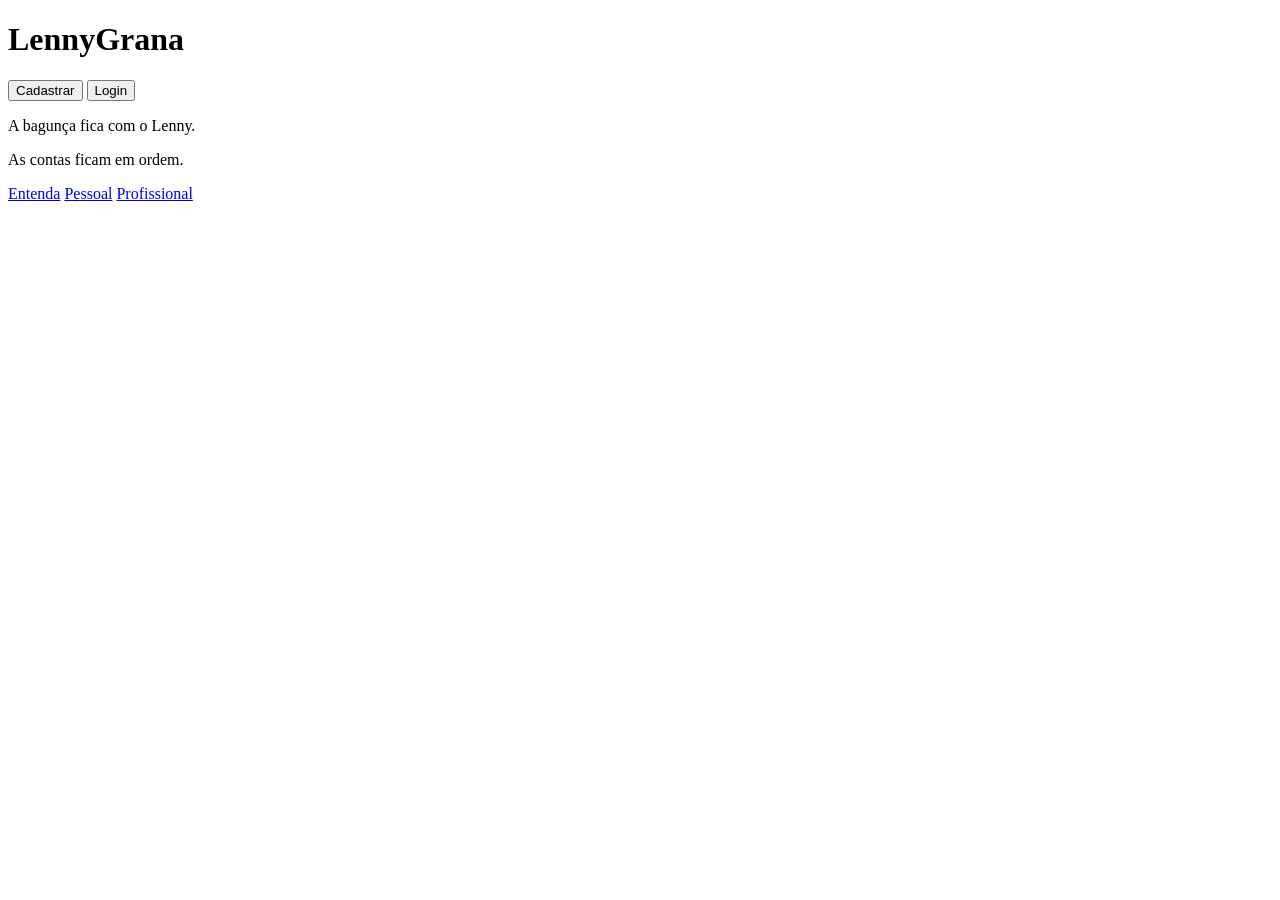
==== index.html @ b24a574b "Primeiros passos" ====
<!DOCTYPE html>
<html lang="pt-br">
<head>
    <meta charset="UTF-8">
    <meta name="viewport" content="width=device-width, initial-scale=1.0">
    <title>Lenny Grana</title>
    <script src="script.js" defer></script>
    <link rel="stylesheet" href="style.css">
</head>
<body>
    <header>
        <h1 id="title">LennyGrana</h1>
        <button class="register">Cadastrar</button>
        <button class="login">Login</button>
        <p class="slogan">A bagunça fica com o Lenny.</p>
        <p class="slogan"> As contas ficam em ordem.</p>
        <nav class="navbar">
            <a href="#funcionamento">Entenda</a>
            <a href="#pessoal">Pessoal</a>
            <a href="#profissional">Profissional</a>
        </nav>
    </header>
</body>    
</html>
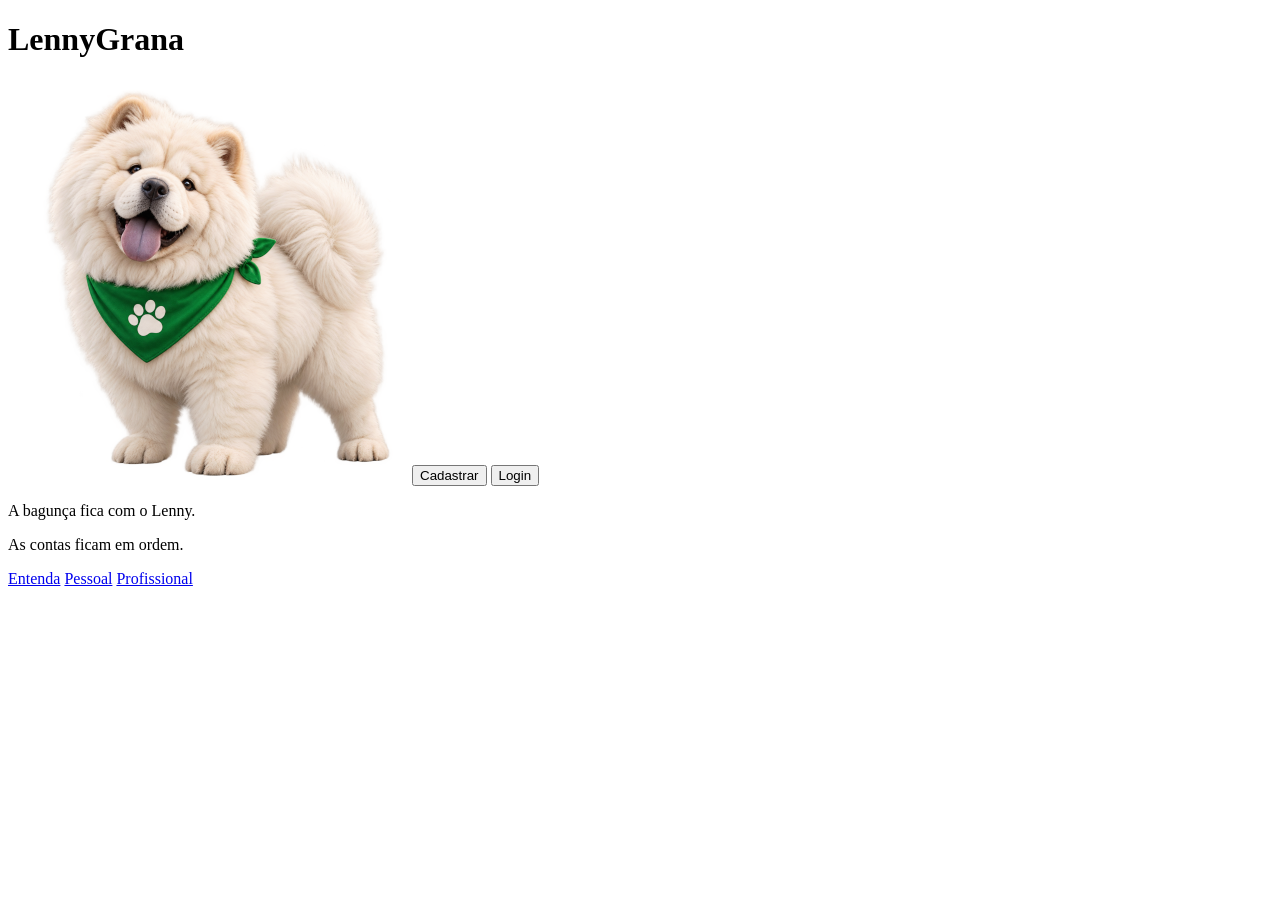
==== commit c026db83: "Teste de mascote" ====
--- a/index.html
+++ b/index.html
@@ -9,7 +9,8 @@
 </head>
 <body>
     <header>
-        <h1 id="title">LennyGrana</h1>
+        <h1 id="title">Lenny<span>Grana</span></h1>
+        <img src="imagens/Lennypng400px.png" alt="">
         <button class="register">Cadastrar</button>
         <button class="login">Login</button>
         <p class="slogan">A bagunça fica com o Lenny.</p>
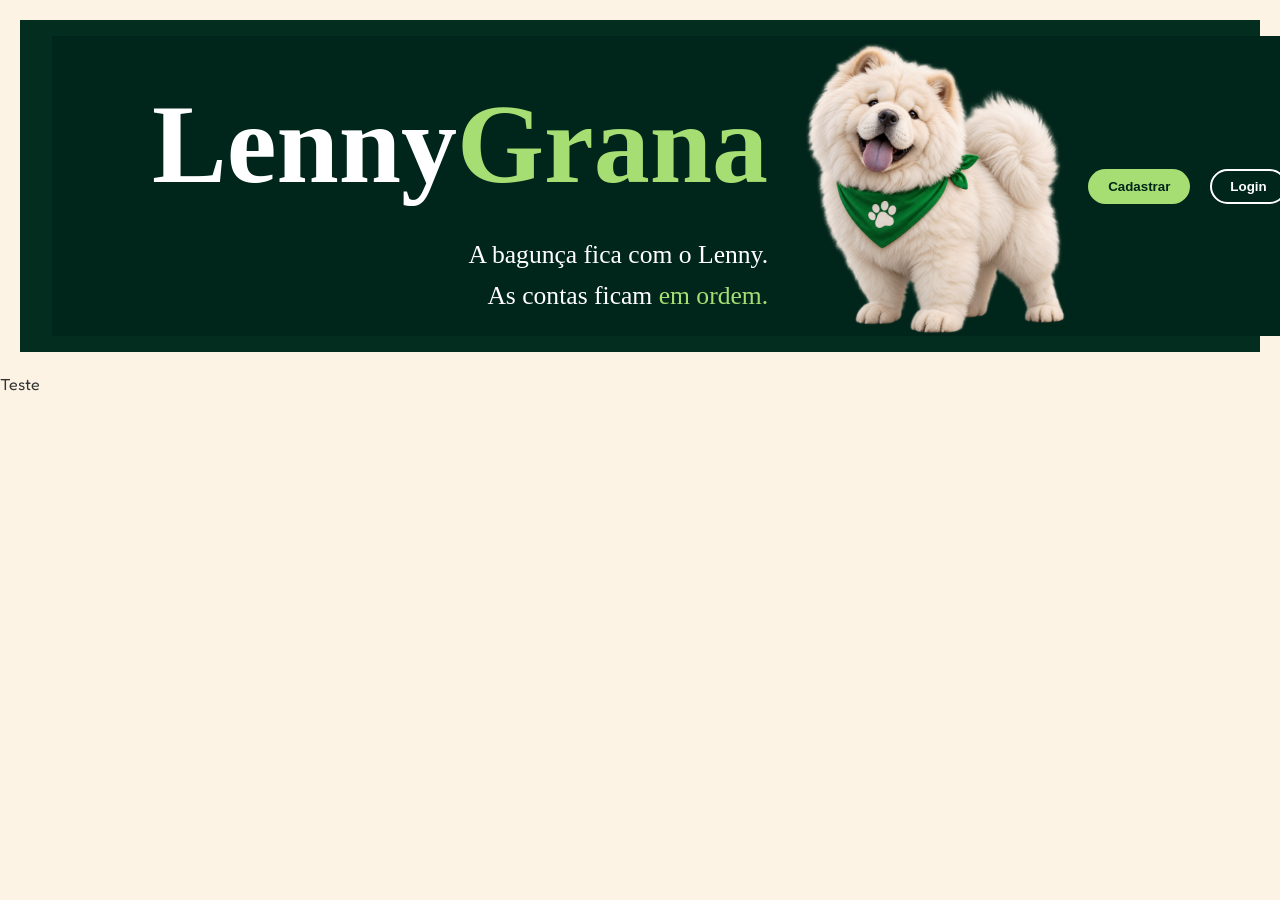
==== commit 3d848aa2: "inicio" ====
--- a/index.html
+++ b/index.html
@@ -8,18 +8,25 @@
     <link rel="stylesheet" href="style.css">
 </head>
 <body>
-    <header>
-        <h1 id="title">Lenny<span>Grana</span></h1>
-        <img src="imagens/Lennypng400px.png" alt="">
-        <button class="register">Cadastrar</button>
-        <button class="login">Login</button>
-        <p class="slogan">A bagunça fica com o Lenny.</p>
-        <p class="slogan"> As contas ficam em ordem.</p>
-        <nav class="navbar">
-            <a href="#funcionamento">Entenda</a>
-            <a href="#pessoal">Pessoal</a>
-            <a href="#profissional">Profissional</a>
-        </nav>
-    </header>
+    <main class="layout">
+        <header>
+            <div class="logo-container">
+                <div class="slogan-align">
+                    <h1 id="logo">Lenny<span>Grana</span></h1>
+                    <p class="slogan">A bagunça fica com o Lenny.</p>
+                    <p class="slogan"> As contas ficam <span>em ordem.</span></p>
+                </div>   
+                <img src="imagens/Lennypng400px.png" alt="">
+                <button class="register">Cadastrar</button>
+                <button class="login">Login</button>
+            </div> 
+            <nav class="navbar">
+                <a href="#funcionamento">Entenda</a>
+                <a href="#pessoal">Pessoal</a>
+                <a href="#profissional">Profissional</a>
+            </nav>
+        </header>
+    </main>
+    <footer>Teste</footer>
 </body>    
 </html>
--- a/style.css
+++ b/style.css
@@ -0,0 +1,83 @@
+@import url('https://fonts.googleapis.com/css2?family=Chewy&family=Fredoka:wght@400;500;600;700&display=swap');
+
+* , *::before , *::after {
+    box-sizing: border-box;
+    padding: 0;
+    margin: 0; 
+}
+
+body {
+    font-family: 'fredoka', sans-serif;
+    background-color: #fcf3e5;
+    color: #333;
+    line-height: 1.6;
+}
+
+header {
+    display: flex;
+    justify-content: space-between;
+    align-items: center;
+    padding: 1rem 2rem;
+    background-color: #032d1f;
+}
+
+.layout {
+    padding: 15px;
+    margin: 5px;
+}
+
+.logo-container {
+    background-color: #00251a;
+    display: flex;
+    align-items: center;
+    gap: 10px;
+}
+
+.logo-container img {
+    width: 300px;
+    height: auto;
+}
+
+.slogan-align {
+    
+}
+
+#logo {
+    color: white;
+    font-family: 'chewy', cursive;
+    font-size: 7rem;
+    margin-left: 100px;
+}
+
+span {
+    color: #a6de73;
+}
+
+.slogan {
+    color: white;
+    font-family: 'chewy', cursive;
+    font-size: 1.6rem;
+    text-align: end;
+}
+
+.register {
+    background-color: #a6de73;
+    color: #00251a;
+    border: none;
+    padding: 10px 20px;
+    border-radius: 20px;
+    font-weight: bold;
+    cursor: pointer;
+    transition: opacity 0.2s;
+}
+
+.login {
+    background-color: transparent;
+    color: #ffffff;
+    border: 2px solid #ffffff;
+    padding: 8px 18px;
+    border-radius: 20px;
+    font-weight: bold;
+    cursor: pointer;
+    margin-left: 10px;
+}
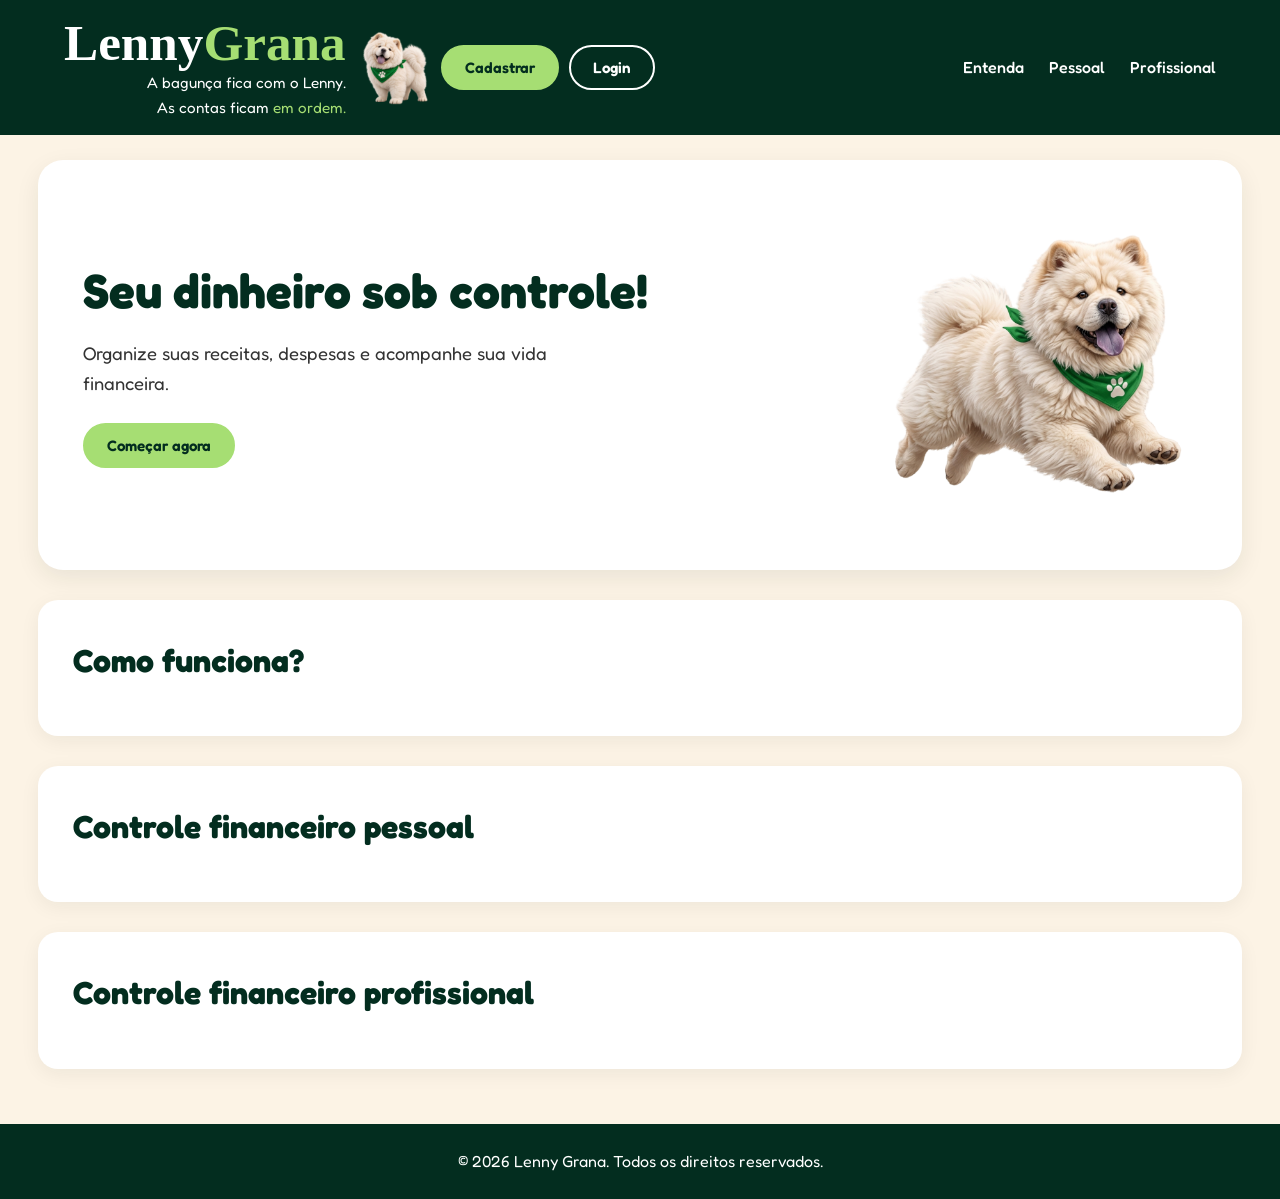
==== commit 1df8385a: "Ajustando o HTML da página principal e aplicando estilos a ela" ====
--- a/index.html
+++ b/index.html
@@ -8,7 +8,6 @@
     <link rel="stylesheet" href="style.css">
 </head>
 <body>
-    <main class="layout">
         <header>
             <div class="logo-container">
                 <div class="slogan-align">
@@ -16,9 +15,11 @@
                     <p class="slogan">A bagunça fica com o Lenny.</p>
                     <p class="slogan"> As contas ficam <span>em ordem.</span></p>
                 </div>   
-                <img src="imagens/Lennypng400px.png" alt="">
-                <button class="register">Cadastrar</button>
-                <button class="login">Login</button>
+                <img src="imagens/Lennypng400px.png" alt="Lenny, o mascote do aplicativo parado com a lingua para fora">
+                <div class="header-buttons">
+                    <button class="register">Cadastrar</button>
+                    <button class="login">Login</button>
+                </div>
             </div> 
             <nav class="navbar">
                 <a href="#funcionamento">Entenda</a>
@@ -26,7 +27,29 @@
                 <a href="#profissional">Profissional</a>
             </nav>
         </header>
+    <main class="layout">
+        <section class="hero" id="inicio">
+            <div class="hero-content">
+                <h2>Seu dinheiro sob controle!</h2>
+                <p>Organize suas receitas, despesas e acompanhe sua vida financeira.</p>
+                <button class="register">Começar agora</button>
+            </div>
+            <div class="hero-image">
+                <img src="imagens/LennyCorrendo500px.png" alt="Lenny, o mascote do aplicativo correndo">
+            </div>
+        </section>
+        <section id="funcionamento">
+            <h2>Como funciona?</h2>
+        </section>
+        <section id="pessoal">
+            <h2>Controle financeiro pessoal</h2>
+        </section>
+        <section id="profissional">
+            <h2>Controle financeiro profissional</h2>
+        </section>   
     </main>
-    <footer>Teste</footer>
+    <footer class="footer">
+        <p>&copy; 2026 Lenny Grana. Todos os direitos reservados.</p>
+    </footer>
 </body>    
 </html>
--- a/style.css
+++ b/style.css
@@ -1,4 +1,13 @@
 @import url('https://fonts.googleapis.com/css2?family=Chewy&family=Fredoka:wght@400;500;600;700&display=swap');
+
+:root {
+    --verde-escuro: #032d1f;
+    --verde-medio: #00251a;
+    --verde-claro: #a6de73;
+    --creme: #fcf3e5;
+    --branco: #ffffff;
+    --texto: #333333;   
+}
 
 * , *::before , *::after {
     box-sizing: border-box;
@@ -6,19 +15,30 @@
     margin: 0; 
 }
 
+html {
+    scroll-behavior: smooth;
+}
+
 body {
     font-family: 'fredoka', sans-serif;
-    background-color: #fcf3e5;
-    color: #333;
+    background-color: var(--creme);
+    color: var(--texto);
     line-height: 1.6;
 }
 
 header {
-    display: flex;
-    justify-content: space-between;
-    align-items: center;
-    padding: 1rem 2rem;
-    background-color: #032d1f;
+    background-color: var(--verde-escuro);
+    padding: 15px 5%;
+    display: flex;
+    flex-direction: column;
+    justify-content: center;
+    align-items: center;
+    gap: 20px;
+    flex-wrap: wrap;
+}
+
+button {
+    font-family: inherit;
 }
 
 .layout {
@@ -27,57 +47,223 @@
 }
 
 .logo-container {
-    background-color: #00251a;
     display: flex;
     align-items: center;
     gap: 10px;
+    justify-content: center;
+    flex-wrap: wrap;
 }
 
 .logo-container img {
-    width: 300px;
+    width: 75px;
     height: auto;
-}
-
-.slogan-align {
+    object-fit: contain;
+}
+
+#logo {
+    color: var(--branco);
+    font-family: 'chewy', cursive;
+    font-size: 2.7rem;
+    line-height: 1.1;
+}
+
+#logo span, .slogan span {
+    color: var(--verde-claro);   
+}
+
+.slogan {
+    color: var(--branco);
+    font-family: 'fredoka', sans-serif;
+    font-size: 0.95rem;
+    text-align: right;
+}
+
+.header-buttons {
+    display: flex;
+    align-items: center;
+    justify-content: center;
+    flex-wrap: wrap;
+    gap: 10px;
+}
+
+.navbar {
+    display: flex;
+    align-items: center;
+    justify-content: center;
+    flex-wrap: wrap;
+    gap: 15px;
+}
+
+.navbar a {
+    color: var(--branco);
+    text-decoration: none;
+    font-weight: 500;
+    transition: color 0.2s;
+}
+
+.navbar a:hover {
+    color: var(--verde-claro);
+}
+
+.register, .login {
+    padding: 11px 22px;
+    border-radius: 25px;
+    font-weight: 600;
+    font-size: 0.95rem;
+    cursor: pointer;
+    transition: 0.2s ease;
+}
+
+.register {
+    background-color: var(--verde-claro);
+    color: var(--verde-escuro);
+    border: 2px solid var(--verde-claro);
+}
+
+.register:hover {
+    opacity: 0.85;
+    transform: translateY(-2px);
+}
+
+.login { 
+    background-color: transparent;
+    color: var(--branco);
+    border: 2px solid var(--branco);
+}
+
+.login:hover {
+    background-color: var(--branco);
+    color: var(--verde-escuro);
+}
+
+.layout {
+    width: 94%;
+    margin: 0 auto;
+    padding: 25px 0;
+}
+
+.hero {
+    min-height: 400px;
+    display: flex;
+    align-items: center;
+    justify-content: space-between;
+    gap: 25px;
+    padding: 25px 18px;
+    background-color: var(--branco);
+    border-radius: 25px;
+    box-shadow: 0 8px 25px rgba(0, 37, 26, 0.08);
+    flex-direction: column;
+    text-align: center;
+}
+
+.hero-content {
+    flex: 1;
+}
+
+.hero-content h2 {
+    color: var(--verde-escuro);
+    font-size: 2rem;
+    line-height: 1.2;
+    margin-bottom: 20px;
+}
+
+.hero-content p {
+    font-size: 1.15rem;
+    max-width: 480px;
+    margin-bottom: 25px;
+}
+
+.hero-image {
+    width: 100%;
+    max-width: 320px;
+    flex: 1;
+    display: flex;
+    justify-content: center;
+    align-items: center;
+}
+
+.hero-image img {
+    width: 100%;
+    max-width: 430px;
+    height: auto;
+    object-fit: contain;
+}
+
+#funcionamento, #pessoal, #profissional {
+    background-color: var(--branco);
+    padding: 25px 20px;
+    margin-top: 30px;
+    border-radius: 20px;
+    box-shadow: 0 5px 20px rgba(0, 37, 26, 0.06);
+    scroll-margin-top: 25px;
+}
+
+#funcionamento h2, #pessoal h2, #profissional h2 {
+    color: var(--verde-escuro);
+    font-size: 2rem;
+    margin-bottom: 15px;
+}
+
+.footer {
+    background-color: var(--verde-escuro);
+    color: var(--branco);
+    text-align: center;
+    padding: 25px 15px;
+    margin-top: 30px;
+}
+
+@media (min-width: 501px) {
     
-}
-
-#logo {
-    color: white;
-    font-family: 'chewy', cursive;
-    font-size: 7rem;
-    margin-left: 100px;
-}
-
-span {
-    color: #a6de73;
-}
-
-.slogan {
-    color: white;
-    font-family: 'chewy', cursive;
-    font-size: 1.6rem;
-    text-align: end;
-}
-
-.register {
-    background-color: #a6de73;
-    color: #00251a;
-    border: none;
-    padding: 10px 20px;
-    border-radius: 20px;
-    font-weight: bold;
-    cursor: pointer;
-    transition: opacity 0.2s;
-}
-
-.login {
-    background-color: transparent;
-    color: #ffffff;
-    border: 2px solid #ffffff;
-    padding: 8px 18px;
-    border-radius: 20px;
-    font-weight: bold;
-    cursor: pointer;
-    margin-left: 10px;
+    #logo {
+        font-size: 3.2rem;
+    }
+
+    .hero-content h2 {
+        font-size: 2.4rem;
+    }
+
+    .hero {
+        padding: 35px;
+    }
+
+    #funcionamento, #pessoal, #profissional {
+        padding: 35px;
+    }
+}
+
+@media (min-width: 901px) {
+
+    header {
+        flex-direction: row;
+        justify-content: space-between;
+    }
+
+    .logo-container {
+        justify-content: flex-start;
+        flex-wrap: nowrap;
+    }
+
+    .navbar {
+        gap: 25px;
+    }
+
+    .hero {
+        flex-direction: row;
+        text-align: left;
+        padding: 45px;
+        gap: 40px;
+    }
+
+    .hero-content h2 {
+        font-size: 3rem;
+    }
+
+    .hero-content p {
+        margin-left: 0;
+        margin-right: 0;
+    }
+
+    .hero-image img {
+        max-width: 430px;
+    }
 }
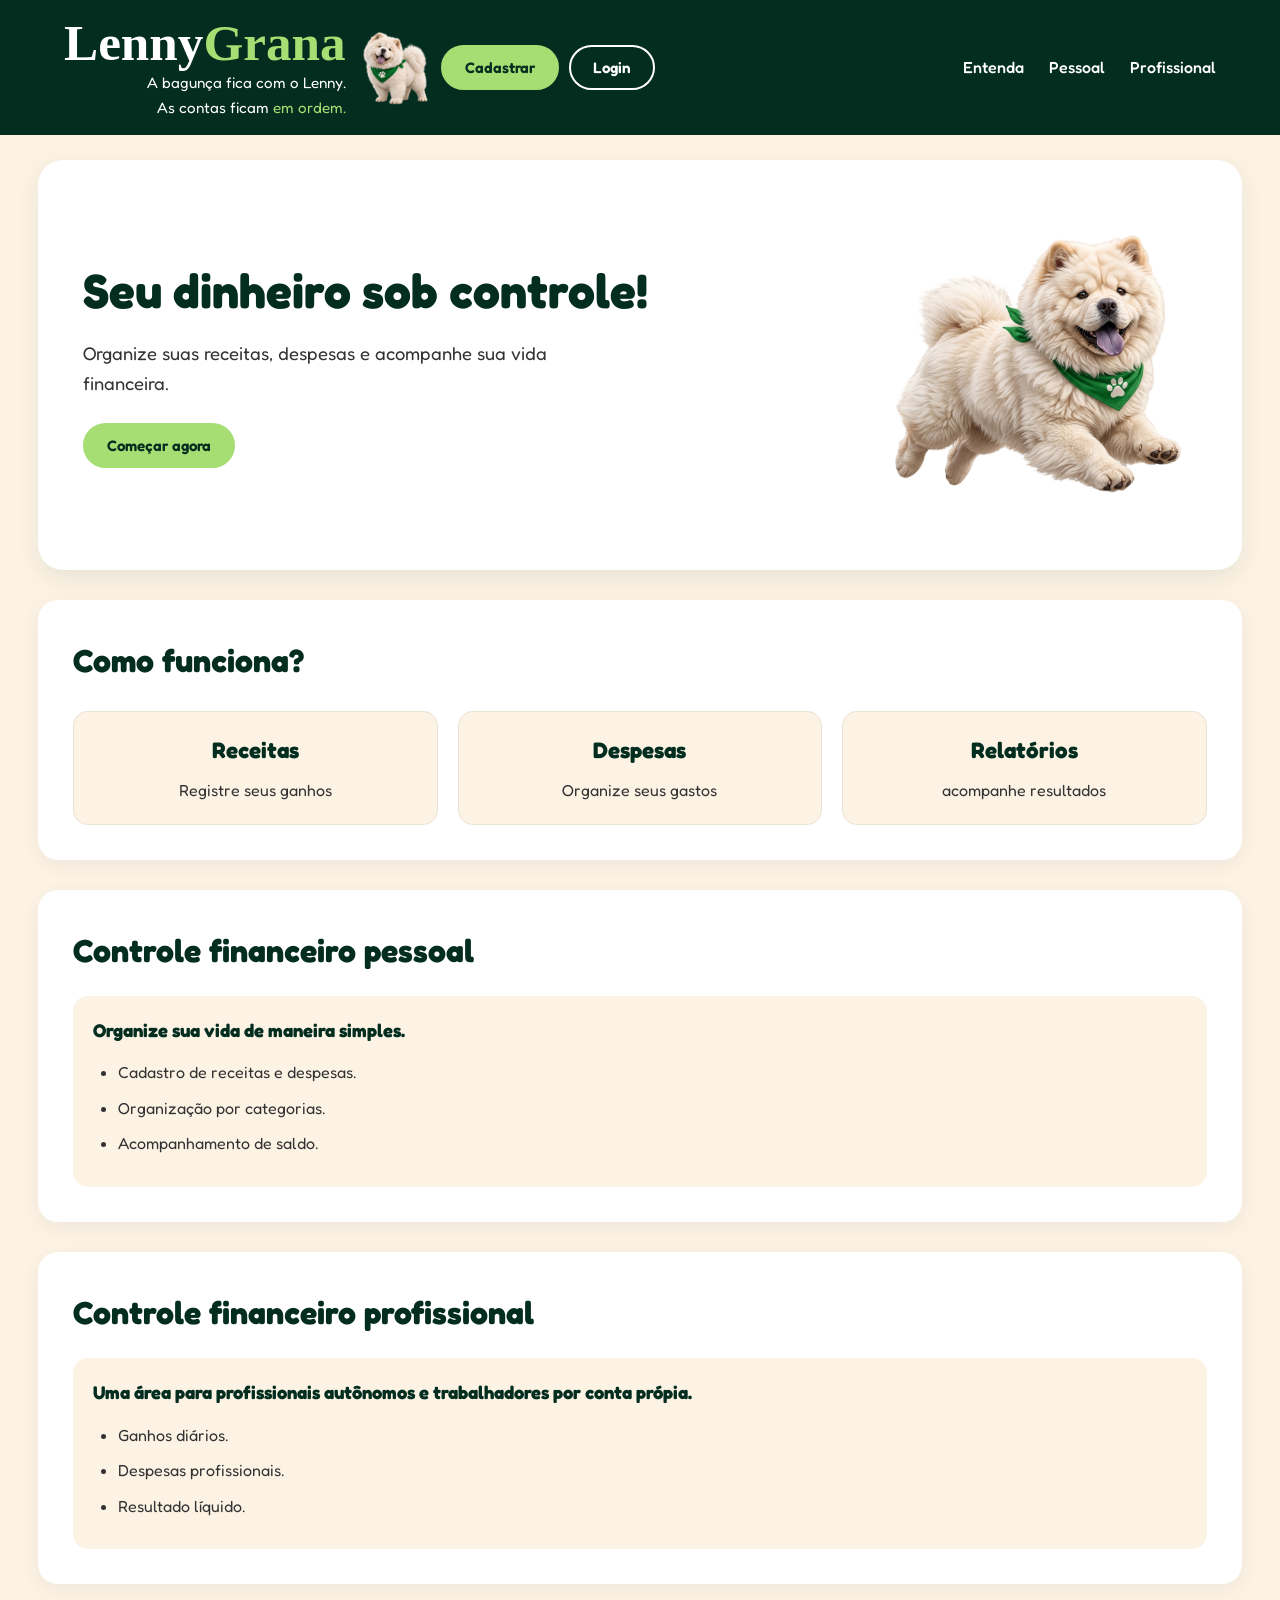
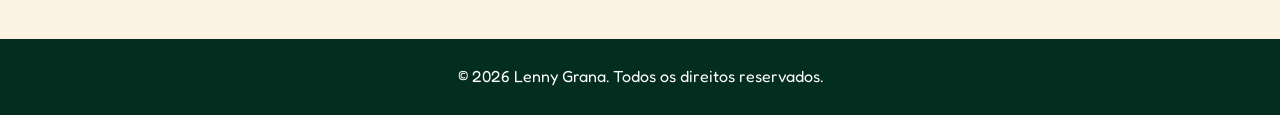
==== commit d3975820: "Preenchendo e estilizando as seções" ====
--- a/index.html
+++ b/index.html
@@ -21,7 +21,7 @@
                     <button class="login">Login</button>
                 </div>
             </div> 
-            <nav class="navbar">
+            <nav class="navbar" aria-label="Navegação principal">
                 <a href="#funcionamento">Entenda</a>
                 <a href="#pessoal">Pessoal</a>
                 <a href="#profissional">Profissional</a>
@@ -38,15 +38,49 @@
                 <img src="imagens/LennyCorrendo500px.png" alt="Lenny, o mascote do aplicativo correndo">
             </div>
         </section>
-        <section id="funcionamento">
+
+        <section id="funcionamento" class="conteudo-section">
             <h2>Como funciona?</h2>
+            <div id="conteudo-funcionamento">
+                <article id="card-funcionamento">
+                    <h3>Receitas</h3>
+                    <p>Registre seus ganhos</p>
+                </article>
+                <article id="card-funcionamento">
+                    <h3>Despesas</h3>
+                    <p>Organize seus gastos</p>
+                </article>
+                <article id="card-funcionamento">
+                    <h3>Relatórios</h3>
+                    <p>acompanhe resultados</p>
+                </article>
+            </div>
         </section>
-        <section id="pessoal">
+
+        <section id="pessoal" class="conteudo-section">
             <h2>Controle financeiro pessoal</h2>
+            <div id="conteudo-pessoal">
+                <h3>Organize sua vida de maneira simples.</h3>
+                <ul>
+                    <li>Cadastro de receitas e despesas.</li>
+                    <li>Organização por categorias.</li>
+                    <li>Acompanhamento de saldo.</li>
+                </ul>
+            </div>
         </section>
-        <section id="profissional">
+
+        <section id="profissional" class="conteudo-section">
             <h2>Controle financeiro profissional</h2>
-        </section>   
+            <div id="conteudo-profissional">
+                <h3>Uma área para profissionais autônomos e trabalhadores por conta própia.</h3>
+                <ul>
+                    <li>Ganhos diários.</li>
+                    <li>Despesas profissionais.</li>
+                    <li>Resultado líquido.</li>
+                </ul>
+            </div>
+        </section> 
+
     </main>
     <footer class="footer">
         <p>&copy; 2026 Lenny Grana. Todos os direitos reservados.</p>
--- a/style.css
+++ b/style.css
@@ -39,11 +39,6 @@
 
 button {
     font-family: inherit;
-}
-
-.layout {
-    padding: 15px;
-    margin: 5px;
 }
 
 .logo-container {
@@ -212,7 +207,55 @@
     margin-top: 30px;
 }
 
-@media (min-width: 501px) {
+#conteudo-funcionamento {
+    display: grid;
+    grid-template-columns: 1fr;
+    gap: 20px;
+    margin-top: 25px;
+}
+
+#card-funcionamento {
+    background-color: var(--creme);
+    padding: 20px;
+    border-radius: 15px;
+    text-align: center;
+    border: 1px solid rgba(0, 37, 26, 0.08);
+    transition: transform 0.2s, box-shadow 0.2s;
+}
+
+#card-funcionamento h3 {
+    color: var(--verde-escuro);
+    font-size: 1.4rem;
+    margin-bottom: 10px;
+}
+
+#card-funcionamento p {
+    color: var(--texto);
+    font-size: 1rem;
+}
+
+#conteudo-pessoal, #conteudo-profissional {
+    margin-top: 20px;
+    padding: 20px;
+    background-color: var(--creme);
+    border-radius: 15px;
+}
+
+#conteudo-pessoal h3, #conteudo-profissional h3 {
+    color: var(--verde-escuro);
+    font-size: 1.15rem;
+    margin-bottom: 15px;
+}
+
+#conteudo-pessoal ul, #conteudo-profissional ul {
+    padding-left: 25px;
+}
+
+#conteudo-pessoal li, #conteudo-profissional li {
+    margin-bottom: 10px;
+}
+
+@media (min-width: 701px) {
     
     #logo {
         font-size: 3.2rem;
@@ -228,6 +271,10 @@
 
     #funcionamento, #pessoal, #profissional {
         padding: 35px;
+    }
+
+    #conteudo-funcionamento {
+        grid-template-columns: repeat(2, 1fr);
     }
 }
 
@@ -266,4 +313,13 @@
     .hero-image img {
         max-width: 430px;
     }
+
+    #conteudo-funcionamento {
+        grid-template-columns: repeat(3, 1fr);
+    }
+
+    #card-funcionamento:hover {
+        transform: translateY(-5px);
+        box-shadow: 0 8px 18px rgba(0, 37, 26, 0.10);
+    }
 }
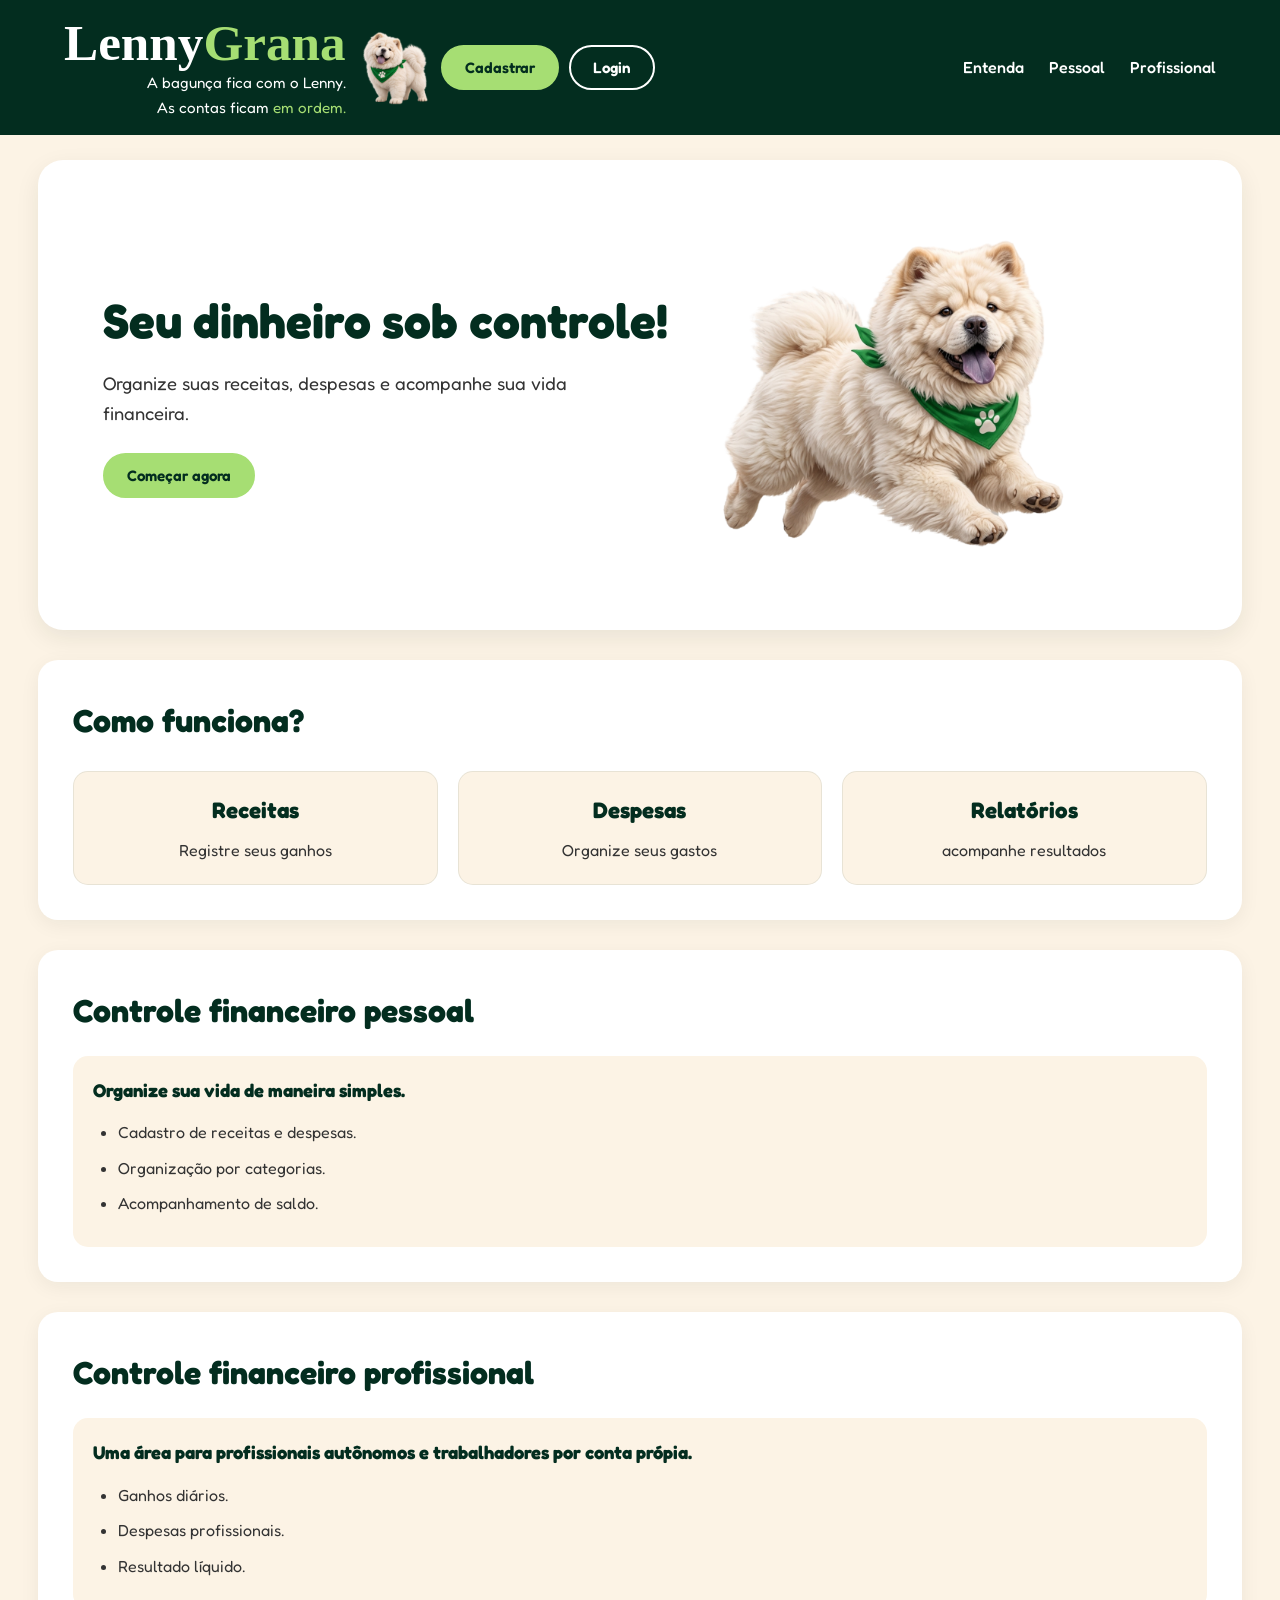
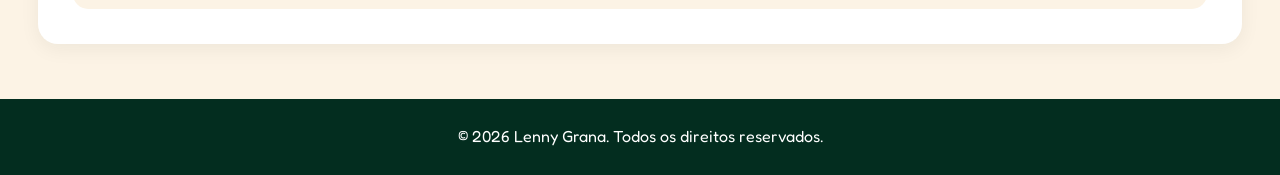
==== commit a8fe9fc0: "Criando o HTML da tela de cadastro" ====
--- a/index.html
+++ b/index.html
@@ -4,8 +4,7 @@
     <meta charset="UTF-8">
     <meta name="viewport" content="width=device-width, initial-scale=1.0">
     <title>Lenny Grana</title>
-    <script src="script.js" defer></script>
-    <link rel="stylesheet" href="style.css">
+    <link rel="stylesheet" href="css/style.css">
 </head>
 <body>
         <header>
--- a/css/style.css
+++ b/css/style.css
@@ -0,0 +1,337 @@
+@import url('https://fonts.googleapis.com/css2?family=Chewy&family=Fredoka:wght@400;500;600;700&display=swap');
+
+:root {
+    --verde-escuro: #032d1f;
+    --verde-medio: #00251a;
+    --verde-claro: #a6de73;
+    --creme: #fcf3e5;
+    --branco: #ffffff;
+    --texto: #333333;   
+}
+
+* , *::before , *::after {
+    box-sizing: border-box;
+    padding: 0;
+    margin: 0; 
+}
+
+html {
+    scroll-behavior: smooth;
+}
+
+body {
+    font-family: 'fredoka', sans-serif;
+    background-color: var(--creme);
+    color: var(--texto);
+    line-height: 1.6;
+}
+
+header {
+    background-color: var(--verde-escuro);
+    padding: 15px 5%;
+    display: flex;
+    flex-direction: column;
+    justify-content: center;
+    align-items: center;
+    gap: 20px;
+    flex-wrap: wrap;
+}
+
+button {
+    font-family: inherit;
+}
+
+.logo-container {
+    display: flex;
+    align-items: center;
+    gap: 10px;
+    justify-content: center;
+    flex-wrap: wrap;
+}
+
+.logo-container img {
+    width: 75px;
+    height: auto;
+    object-fit: contain;
+}
+
+#logo {
+    color: var(--branco);
+    font-family: 'chewy', cursive;
+    font-size: 2.7rem;
+    line-height: 1.1;
+}
+
+#logo span, .slogan span {
+    color: var(--verde-claro);   
+}
+
+.slogan {
+    color: var(--branco);
+    font-family: 'fredoka', sans-serif;
+    font-size: 0.95rem;
+    text-align: right;
+}
+
+.header-buttons {
+    display: flex;
+    align-items: center;
+    justify-content: center;
+    flex-wrap: wrap;
+    gap: 10px;
+}
+
+.navbar {
+    display: flex;
+    align-items: center;
+    justify-content: center;
+    flex-wrap: wrap;
+    gap: 15px;
+}
+
+.navbar a {
+    color: var(--branco);
+    text-decoration: none;
+    font-weight: 500;
+    transition: color 0.2s;
+}
+
+.navbar a:hover {
+    color: var(--verde-claro);
+}
+
+.register, .login {
+    padding: 11px 22px;
+    border-radius: 25px;
+    font-weight: 600;
+    font-size: 0.95rem;
+    cursor: pointer;
+    transition: 0.2s ease;
+}
+
+.register {
+    background-color: var(--verde-claro);
+    color: var(--verde-escuro);
+    border: 2px solid var(--verde-claro);
+}
+
+.register:hover {
+    opacity: 0.85;
+    transform: translateY(-2px);
+}
+
+.login { 
+    background-color: transparent;
+    color: var(--branco);
+    border: 2px solid var(--branco);
+}
+
+.login:hover {
+    background-color: var(--branco);
+    color: var(--verde-escuro);
+}
+
+.layout {
+    width: 94%;
+    margin: 0 auto;
+    padding: 25px 0;
+}
+
+.hero {
+    min-height: 400px;
+    display: flex;
+    align-items: center;
+    justify-content: space-between;
+    gap: 25px;
+    padding: 25px 18px;
+    background-color: var(--branco);
+    border-radius: 25px;
+    box-shadow: 0 8px 25px rgba(0, 37, 26, 0.08);
+    flex-direction: column;
+    text-align: center;
+}
+
+.hero-content {
+    flex: 1;
+}
+
+.hero-content h2 {
+    color: var(--verde-escuro);
+    font-size: 2rem;
+    line-height: 1.2;
+    margin-bottom: 20px;
+}
+
+.hero-content p {
+    font-size: 1.15rem;
+    max-width: 480px;
+    margin-bottom: 25px;
+}
+
+.hero-image {
+    width: 100%;
+    max-width: 320px;
+    flex: 1;
+    display: flex;
+    justify-content: center;
+    align-items: center;
+}
+
+.hero-image img {
+    width: 100%;
+    max-width: 430px;
+    height: auto;
+    object-fit: contain;
+}
+
+#funcionamento, #pessoal, #profissional {
+    background-color: var(--branco);
+    padding: 25px 20px;
+    margin-top: 30px;
+    border-radius: 20px;
+    box-shadow: 0 5px 20px rgba(0, 37, 26, 0.06);
+    scroll-margin-top: 25px;
+}
+
+#funcionamento h2, #pessoal h2, #profissional h2 {
+    color: var(--verde-escuro);
+    font-size: 2rem;
+    margin-bottom: 15px;
+}
+
+.footer {
+    background-color: var(--verde-escuro);
+    color: var(--branco);
+    text-align: center;
+    padding: 25px 15px;
+    margin-top: 30px;
+}
+
+#conteudo-funcionamento {
+    display: grid;
+    grid-template-columns: 1fr;
+    gap: 20px;
+    margin-top: 25px;
+}
+
+#card-funcionamento {
+    background-color: var(--creme);
+    padding: 20px;
+    border-radius: 15px;
+    text-align: center;
+    border: 1px solid rgba(0, 37, 26, 0.08);
+    transition: transform 0.2s, box-shadow 0.2s;
+}
+
+#card-funcionamento h3 {
+    color: var(--verde-escuro);
+    font-size: 1.4rem;
+    margin-bottom: 10px;
+}
+
+#card-funcionamento p {
+    color: var(--texto);
+    font-size: 1rem;
+}
+
+#conteudo-pessoal, #conteudo-profissional {
+    margin-top: 20px;
+    padding: 20px;
+    background-color: var(--creme);
+    border-radius: 15px;
+}
+
+#conteudo-pessoal h3, #conteudo-profissional h3 {
+    color: var(--verde-escuro);
+    font-size: 1.15rem;
+    margin-bottom: 15px;
+}
+
+#conteudo-pessoal ul, #conteudo-profissional ul {
+    padding-left: 25px;
+}
+
+#conteudo-pessoal li, #conteudo-profissional li {
+    margin-bottom: 10px;
+}
+
+@media (min-width: 701px) {
+    
+    #logo {
+        font-size: 3.2rem;
+    }
+
+    .hero-content h2 {
+        font-size: 2.4rem;
+    }
+
+    .hero {
+        padding: 35px;
+    }
+
+    #funcionamento, #pessoal, #profissional {
+        padding: 35px;
+    }
+
+    #conteudo-funcionamento {
+        grid-template-columns: repeat(2, 1fr);
+    }
+}
+
+@media (min-width: 901px) {
+
+    header {
+        flex-direction: row;
+        justify-content: space-between;
+    }
+
+    .logo-container {
+        justify-content: flex-start;
+        flex-wrap: nowrap;
+    }
+
+    .navbar {
+        gap: 25px;
+    }
+
+    .hero {
+        flex-direction: row;
+        text-align: left;
+        padding: 45px 65px;
+        gap: 20px;
+    }
+
+    .hero-content {
+        flex: 1;
+    }
+
+    .hero-content h2 {
+        font-size: 3rem;
+    }
+
+    .hero-content p {
+        margin-left: 0;
+        margin-right: 0;
+    }
+
+    .hero-image {
+        flex: 0 0 40%;
+        max-width: none;
+        justify-content: center;
+        transform: translateX(-70px);
+    }
+
+    .hero-image img {
+        width: 100%;
+        max-width: 380px;
+    }
+
+    #conteudo-funcionamento {
+        grid-template-columns: repeat(3, 1fr);
+    }
+
+    #card-funcionamento:hover {
+        transform: translateY(-5px);
+        box-shadow: 0 8px 18px rgba(0, 37, 26, 0.10);
+    }
+}
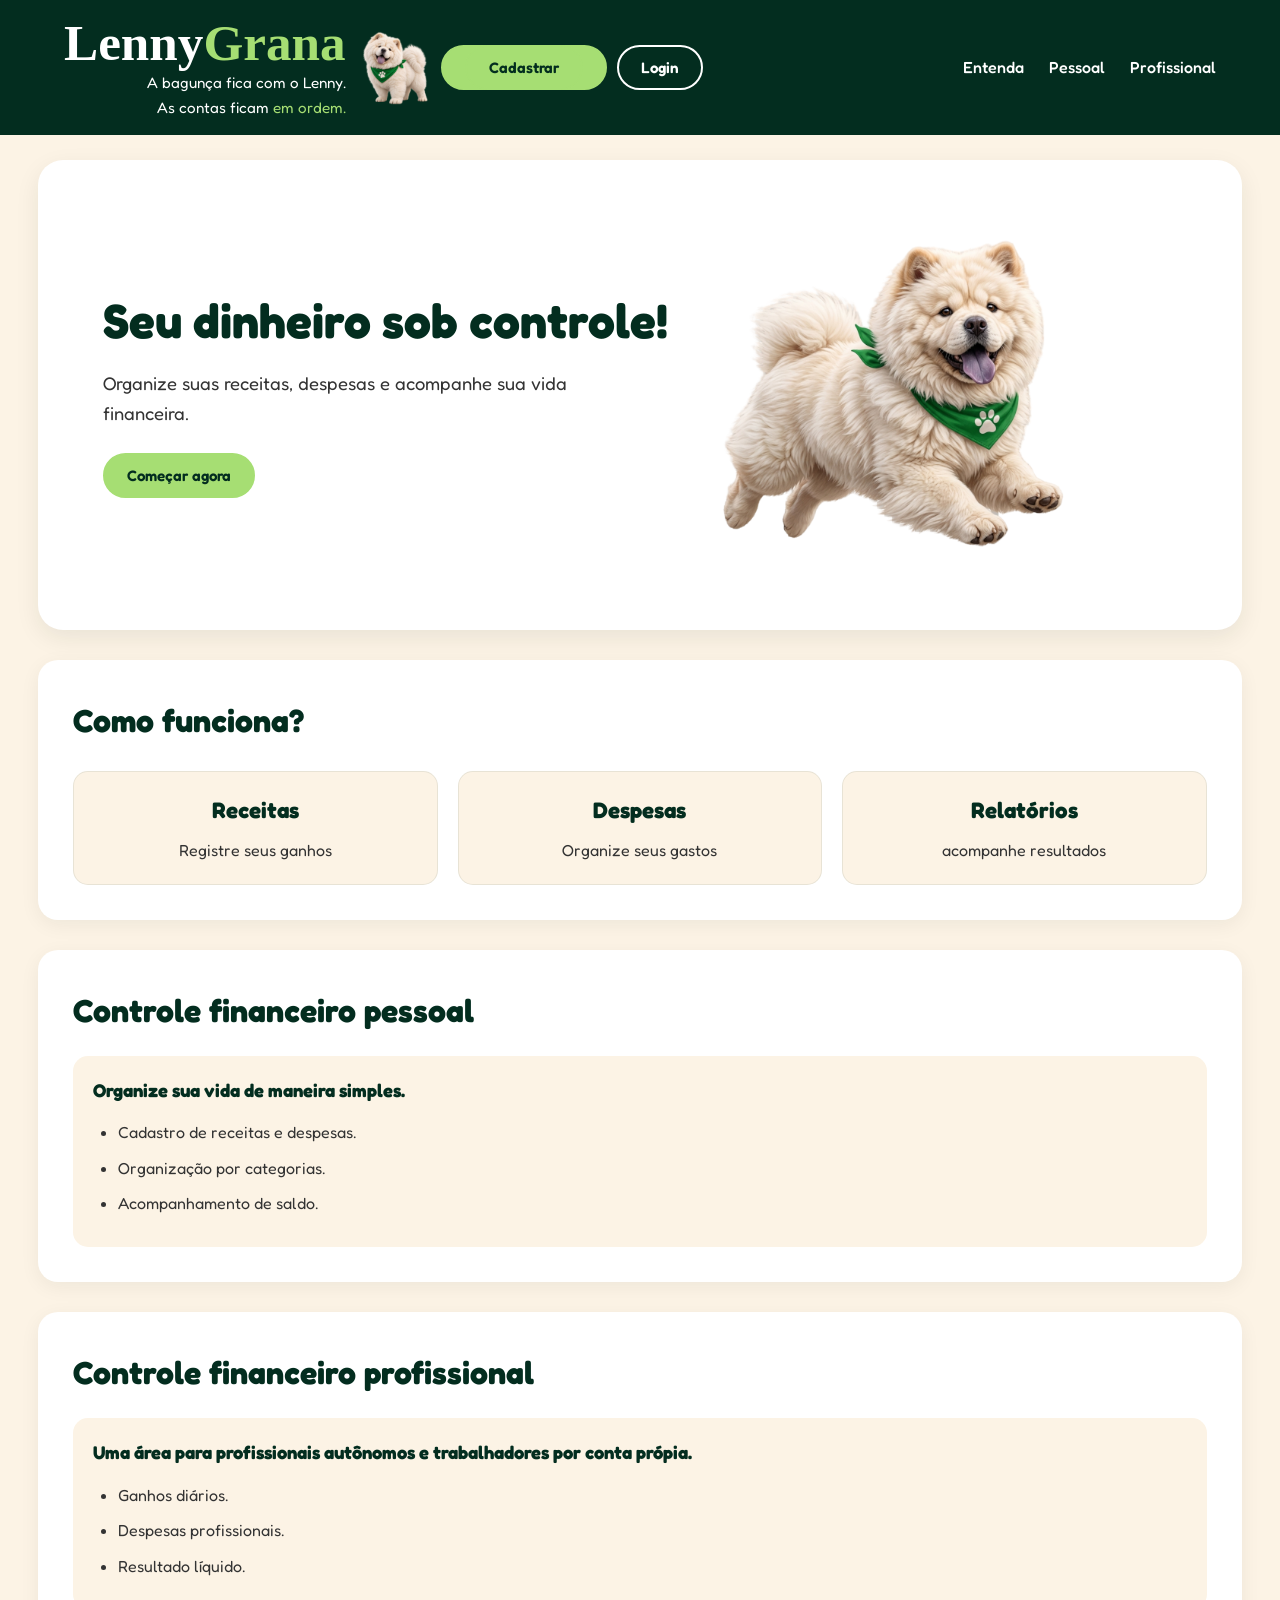
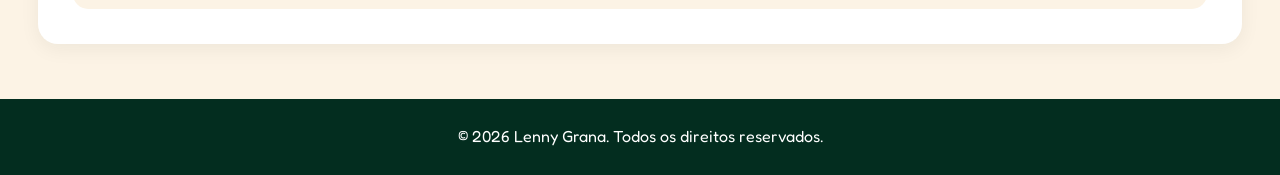
==== commit 071823ca: "Aplicação de estilo na página de cadastro e ajuste na tela inicial" ====
--- a/index.html
+++ b/index.html
@@ -16,7 +16,7 @@
                 </div>   
                 <img src="imagens/Lennypng400px.png" alt="Lenny, o mascote do aplicativo parado com a lingua para fora">
                 <div class="header-buttons">
-                    <button class="register">Cadastrar</button>
+                    <button class="register"><a href="cadastro.html" class="register">Cadastrar</a></button>
                     <button class="login">Login</button>
                 </div>
             </div> 
--- a/css/style.css
+++ b/css/style.css
@@ -2,7 +2,7 @@
 
 :root {
     --verde-escuro: #032d1f;
-    --verde-medio: #00251a;
+    --verde-medio: #067a58;
     --verde-claro: #a6de73;
     --creme: #fcf3e5;
     --branco: #ffffff;
@@ -118,6 +118,10 @@
 .register:hover {
     opacity: 0.85;
     transform: translateY(-2px);
+}
+
+.register a {
+    text-decoration: none;
 }
 
 .login { 
